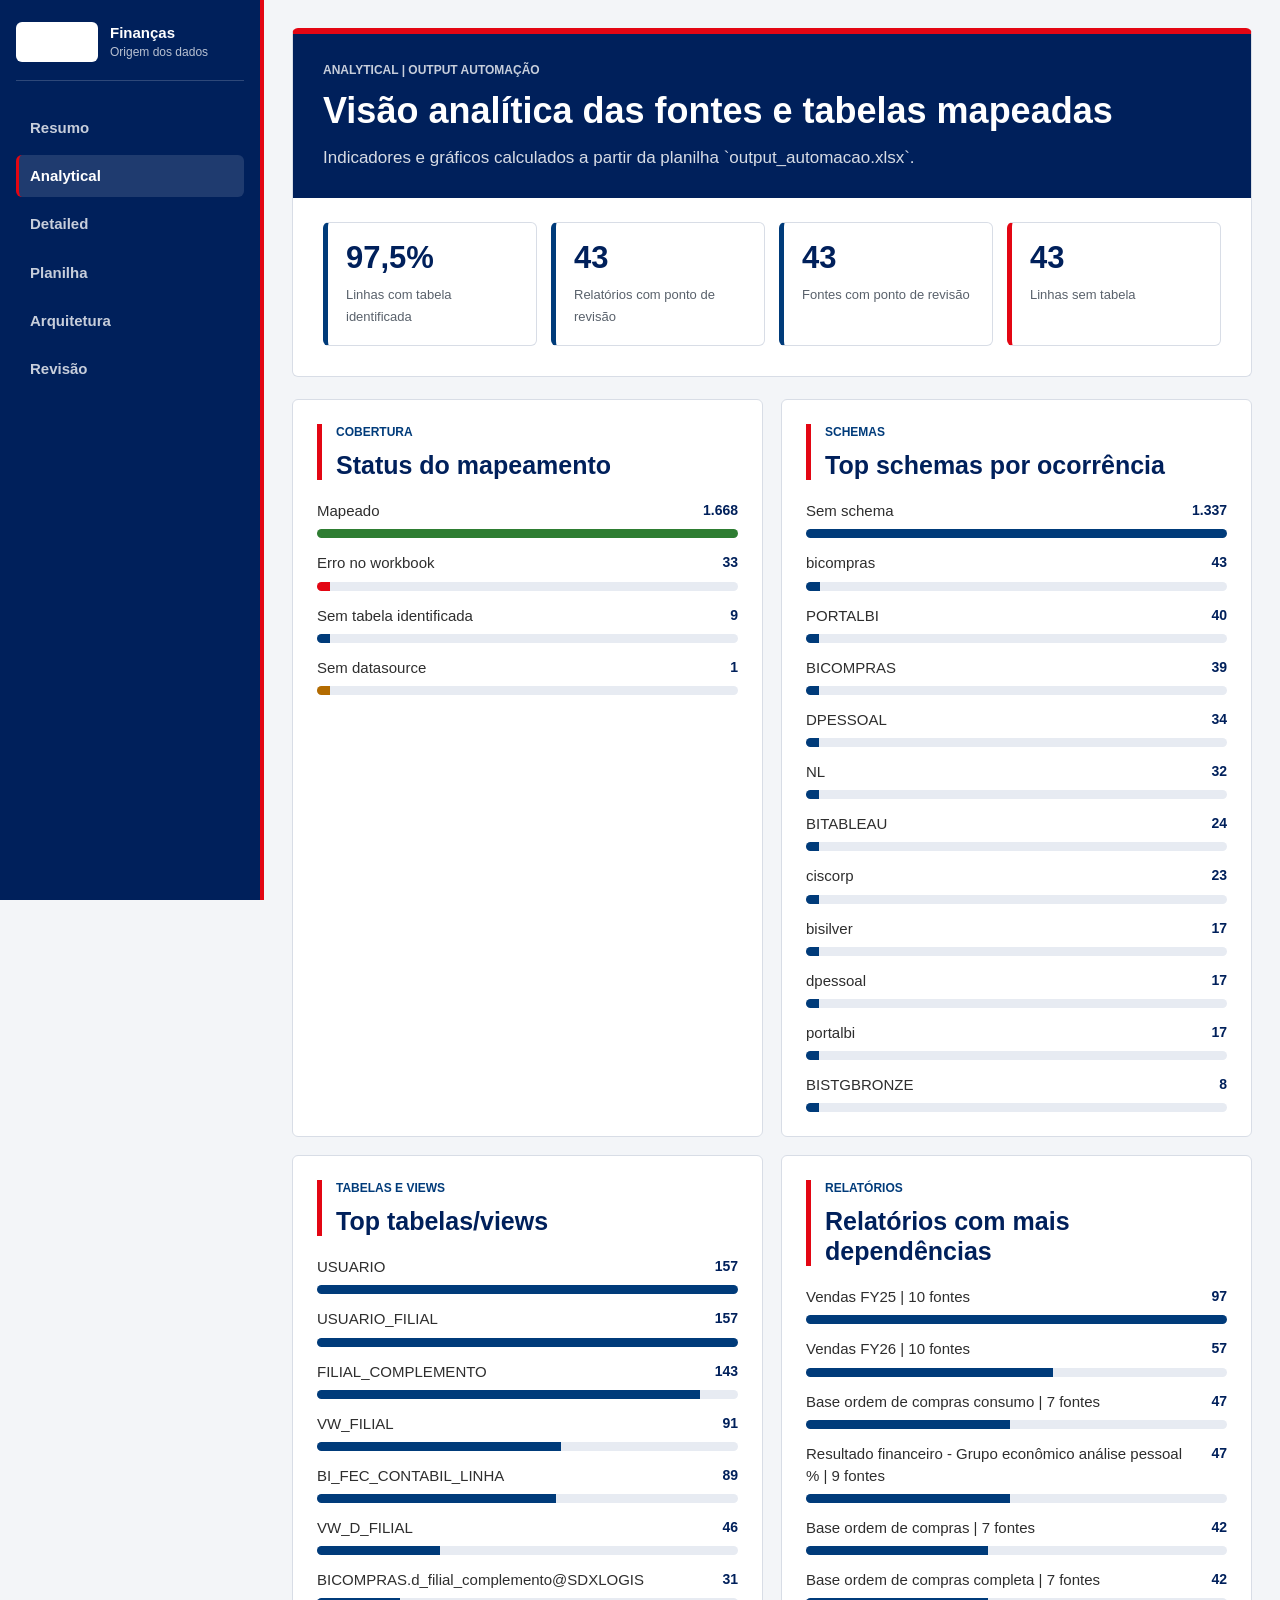
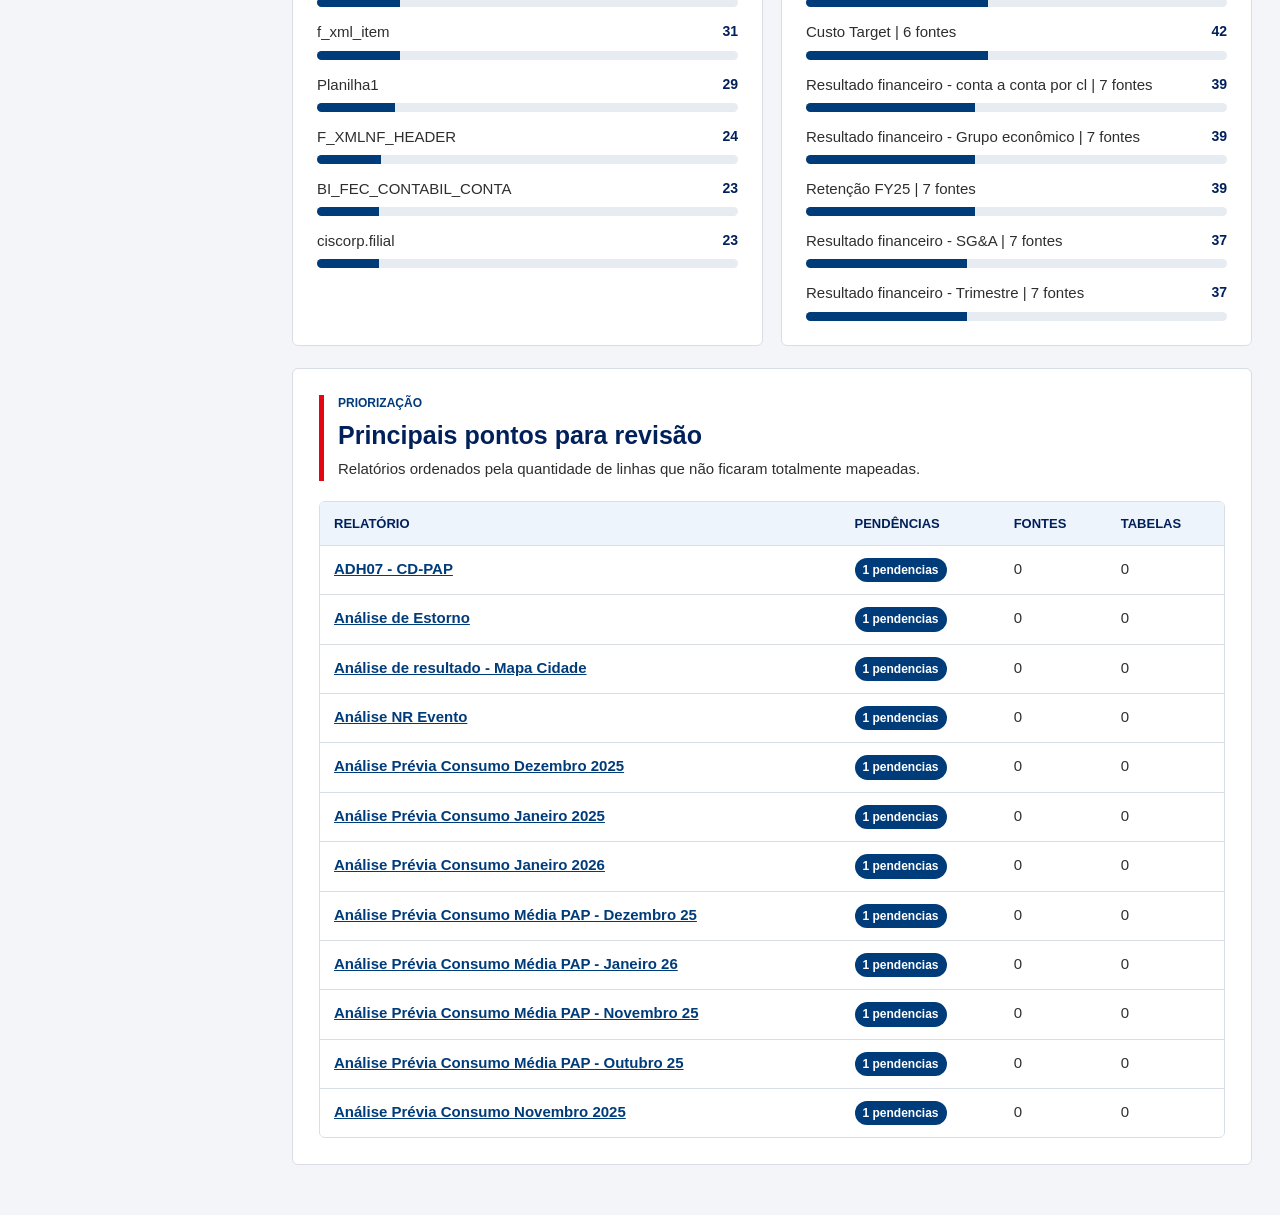
==== analytical.html @ c569ddcf "Adiciona abas analytical e detailed" ====
<!doctype html>
<html lang="pt-BR">
<head>
  <meta charset="utf-8">
  <meta name="viewport" content="width=device-width, initial-scale=1">
  <title>Analytical | Mapeamento de Dashboards de Finanças</title>
  <link rel="stylesheet" href="./styles.css?v=20260415-pages">
</head>
<body data-page="analytical">
  <aside class="sidebar" aria-label="Menu principal">
    <div class="brand">
      <span class="brand-mark">sodexo</span>
      <div>
        <strong>Finanças</strong>
        <span>Origem dos dados</span>
      </div>
    </div>

    <nav>
      <a class="nav-item" href="./index.html">Resumo</a>
      <a class="nav-item active" href="./analytical.html">Analytical</a>
      <a class="nav-item" href="./detailed.html">Detailed</a>
      <a class="nav-item" href="./index.html#planilha">Planilha</a>
      <a class="nav-item" href="./index.html#arquitetura">Arquitetura</a>
      <a class="nav-item" href="./index.html#revisao">Revisão</a>
    </nav>
  </aside>

  <main class="content">
    <section class="intro compact" id="analytical">
      <p class="eyebrow">Analytical | Output Automação</p>
      <h1>Visão analítica das fontes e tabelas mapeadas</h1>
      <p class="lead">
        Indicadores e gráficos calculados a partir da planilha `output_automacao.xlsx`.
      </p>

      <div class="metrics analytics-metrics" aria-label="Indicadores analíticos">
        <article class="metric">
          <strong data-analytics="coberturaTabelaPct">--</strong>
          <span>Linhas com tabela identificada</span>
        </article>
        <article class="metric">
          <strong data-analytics="relatoriosComPendencia">--</strong>
          <span>Relatórios com ponto de revisão</span>
        </article>
        <article class="metric">
          <strong data-analytics="fontesComPendencia">--</strong>
          <span>Fontes com ponto de revisão</span>
        </article>
        <article class="metric">
          <strong data-analytics="linhasSemTabela">--</strong>
          <span>Linhas sem tabela</span>
        </article>
      </div>
    </section>

    <section class="chart-layout">
      <article class="chart-card">
        <div class="section-heading">
          <p class="eyebrow">Cobertura</p>
          <h2>Status do mapeamento</h2>
        </div>
        <div id="statusBars" class="bar-list"></div>
      </article>

      <article class="chart-card">
        <div class="section-heading">
          <p class="eyebrow">Schemas</p>
          <h2>Top schemas por ocorrência</h2>
        </div>
        <div id="schemaBars" class="bar-list"></div>
      </article>

      <article class="chart-card">
        <div class="section-heading">
          <p class="eyebrow">Tabelas e views</p>
          <h2>Top tabelas/views</h2>
        </div>
        <div id="tableBars" class="bar-list"></div>
      </article>

      <article class="chart-card">
        <div class="section-heading">
          <p class="eyebrow">Relatórios</p>
          <h2>Relatórios com mais dependências</h2>
        </div>
        <div id="reportBars" class="bar-list"></div>
      </article>
    </section>

    <section class="section-block">
      <div class="section-heading">
        <p class="eyebrow">Priorização</p>
        <h2>Principais pontos para revisão</h2>
        <p>Relatórios ordenados pela quantidade de linhas que não ficaram totalmente mapeadas.</p>
      </div>
      <div class="table-shell">
        <table class="data-table compact-table">
          <thead>
            <tr>
              <th>Relatório</th>
              <th>Pendências</th>
              <th>Fontes</th>
              <th>Tabelas</th>
            </tr>
          </thead>
          <tbody id="issueTable"></tbody>
        </table>
      </div>
    </section>
  </main>

  <script src="./app.js?v=20260415-pages"></script>
</body>
</html>
---- styles.css ----
:root {
  --sodexo-blue: #00205b;
  --sodexo-blue-2: #003b7a;
  --sodexo-red: #e30613;
  --ink: #2e2e2e;
  --muted: #59616b;
  --line: #d8dde6;
  --panel: #ffffff;
  --page: #f3f5f8;
  --soft-blue: #eef4fb;
  --soft-red: #fff1f2;
  --radius: 6px;
}

* {
  box-sizing: border-box;
}

html {
  scroll-behavior: smooth;
}

body {
  background: var(--page);
  color: var(--ink);
  font-family: Arial, Helvetica, sans-serif;
  font-size: 15px;
  letter-spacing: 0;
  line-height: 1.48;
  margin: 0;
}

a {
  color: inherit;
}

.sidebar {
  background: var(--sodexo-blue);
  border-right: 4px solid var(--sodexo-red);
  bottom: 0;
  color: #ffffff;
  display: flex;
  flex-direction: column;
  gap: 26px;
  left: 0;
  padding: 22px 16px;
  position: fixed;
  top: 0;
  width: 264px;
  z-index: 10;
}

.brand {
  align-items: center;
  border-bottom: 1px solid rgba(255, 255, 255, 0.18);
  display: flex;
  gap: 12px;
  padding-bottom: 18px;
}

.brand-mark {
  align-items: center;
  background: #ffffff;
  border-radius: var(--radius);
  color: var(--sodexo-blue);
  display: inline-flex;
  font-size: 13px;
  font-weight: 700;
  height: 40px;
  justify-content: center;
  text-transform: lowercase;
  width: 82px;
}

.brand strong,
.brand span {
  display: block;
}

.brand strong {
  font-size: 15px;
}

.brand span {
  color: rgba(255, 255, 255, 0.72);
  font-size: 12px;
}

nav {
  display: grid;
  gap: 6px;
}

.nav-item,
.logout {
  border-left: 3px solid transparent;
  border-radius: var(--radius);
  color: rgba(255, 255, 255, 0.78);
  font-weight: 700;
  padding: 10px 11px;
  text-decoration: none;
}

.nav-item:hover,
.nav-item.active {
  background: rgba(255, 255, 255, 0.12);
  border-left-color: var(--sodexo-red);
  color: #ffffff;
}

.logout {
  margin-top: auto;
}

.content {
  margin-left: 264px;
  padding: 28px;
}

.intro,
.section-block {
  background: var(--panel);
  border: 1px solid var(--line);
  border-radius: var(--radius);
  margin: 0 0 22px;
}

.intro {
  border-top: 6px solid var(--sodexo-red);
  min-height: 360px;
  overflow: hidden;
  padding: 0;
}

.intro > .eyebrow,
.intro > h1,
.intro > .lead {
  background: var(--sodexo-blue);
  color: #ffffff;
  margin: 0;
  padding-left: 30px;
  padding-right: 30px;
}

.intro > .eyebrow {
  color: rgba(255, 255, 255, 0.78);
  padding-top: 28px;
}

.intro > h1 {
  font-size: 36px;
  line-height: 1.14;
  max-width: none;
  padding-bottom: 14px;
  padding-top: 10px;
}

.intro > .lead {
  color: rgba(255, 255, 255, 0.84);
  font-size: 17px;
  max-width: none;
  padding-bottom: 28px;
}

.section-block {
  padding: 26px;
}

.eyebrow {
  color: var(--sodexo-blue-2);
  font-size: 12px;
  font-weight: 700;
  letter-spacing: 0;
  margin: 0 0 8px;
  text-transform: uppercase;
}

h1,
h2,
h3,
p {
  margin-top: 0;
}

h1 {
  font-size: 36px;
  line-height: 1.12;
  margin-bottom: 16px;
  max-width: 920px;
}

h2 {
  color: var(--sodexo-blue);
  font-size: 25px;
  line-height: 1.2;
  margin-bottom: 8px;
}

h3 {
  color: var(--ink);
  font-size: 18px;
  margin-bottom: 8px;
}

.lead {
  color: var(--muted);
  font-size: 17px;
  max-width: 860px;
}

.metrics {
  display: grid;
  gap: 14px;
  grid-template-columns: repeat(4, minmax(0, 1fr));
  padding: 24px 30px 30px;
}

.metric {
  background: #ffffff;
  border: 1px solid var(--line);
  border-left: 5px solid var(--sodexo-blue-2);
  border-radius: var(--radius);
  min-height: 112px;
  padding: 18px;
}

.metric:nth-child(4) {
  border-left-color: var(--sodexo-red);
}

.metric strong {
  color: var(--sodexo-blue);
  display: block;
  font-size: 31px;
  line-height: 1.1;
  margin-bottom: 8px;
}

.metric span,
.file-meta,
figcaption {
  color: var(--muted);
  font-size: 13px;
}

.section-heading {
  border-left: 5px solid var(--sodexo-red);
  margin-bottom: 20px;
  max-width: 820px;
  padding-left: 14px;
}

.download-grid {
  display: grid;
  gap: 18px;
  grid-template-columns: repeat(2, minmax(0, 1fr));
}

.download-card {
  background: #ffffff;
  border: 1px solid var(--line);
  border-radius: var(--radius);
  display: flex;
  flex-direction: column;
  justify-content: space-between;
  min-height: 232px;
  padding: 21px;
}

.download-card:first-child {
  background: var(--soft-blue);
}

.download-card:nth-child(2) {
  background: var(--soft-red);
}

.file-type {
  background: var(--sodexo-blue);
  border-radius: 3px;
  color: #ffffff;
  display: inline-block;
  font-size: 12px;
  font-weight: 700;
  margin-bottom: 14px;
  padding: 4px 8px;
}

.download-card:nth-child(2) .file-type {
  background: var(--sodexo-red);
}

.download-card p {
  color: var(--muted);
}

.button {
  align-items: center;
  background: var(--sodexo-blue);
  border: 1px solid var(--sodexo-blue);
  border-radius: var(--radius);
  color: #ffffff;
  display: inline-flex;
  font-weight: 700;
  justify-content: center;
  margin-top: 22px;
  min-height: 42px;
  padding: 10px 14px;
  text-decoration: none;
  width: fit-content;
}

.button:hover {
  background: var(--sodexo-blue-2);
}

.button.secondary {
  background: #ffffff;
  border-color: var(--sodexo-red);
  color: var(--sodexo-red);
}

.button.secondary:hover {
  background: var(--sodexo-red);
  color: #ffffff;
}

.architecture {
  margin: 0;
}

.architecture img {
  background: #ffffff;
  border: 1px solid var(--line);
  border-radius: var(--radius);
  display: block;
  height: auto;
  max-width: 100%;
  padding: 12px;
}

.architecture figcaption {
  margin-top: 10px;
}

.review-list {
  display: grid;
  gap: 14px;
  grid-template-columns: repeat(3, minmax(0, 1fr));
}

.review-list article {
  background: #ffffff;
  border: 1px solid var(--line);
  border-radius: var(--radius);
  padding: 18px;
}

.review-list strong {
  color: var(--sodexo-red);
  display: block;
  font-size: 30px;
  line-height: 1.1;
  margin-bottom: 8px;
}

.review-list span {
  color: var(--muted);
}

.intro.compact {
  min-height: 0;
}

.chart-layout {
  display: grid;
  gap: 18px;
  grid-template-columns: repeat(2, minmax(0, 1fr));
  margin-bottom: 22px;
}

.chart-card {
  background: var(--panel);
  border: 1px solid var(--line);
  border-radius: var(--radius);
  min-width: 0;
  padding: 24px;
}

.bar-list {
  display: grid;
  gap: 14px;
}

.bar-row {
  display: grid;
  gap: 7px;
  min-width: 0;
}

.bar-meta {
  align-items: start;
  display: flex;
  gap: 12px;
  justify-content: space-between;
  min-width: 0;
}

.bar-label {
  color: var(--ink);
  min-width: 0;
  overflow-wrap: anywhere;
}

.bar-value {
  color: var(--sodexo-blue);
  flex: 0 0 auto;
  font-size: 14px;
}

.bar-track {
  background: #e7ebf2;
  border-radius: 999px;
  height: 9px;
  overflow: hidden;
}

.bar-fill {
  background: var(--sodexo-blue-2);
  display: block;
  height: 100%;
}

.bar-fill.is-ok,
.status-pill.is-ok {
  background: #2e7d32;
}

.bar-fill.is-warning,
.status-pill.is-warning {
  background: #b36b00;
}

.bar-fill.is-error,
.status-pill.is-error {
  background: var(--sodexo-red);
}

.bar-fill.is-review,
.status-pill.is-review {
  background: var(--sodexo-blue-2);
}

.empty-state,
.empty-cell,
.muted-note {
  color: var(--muted);
}

.filters {
  display: grid;
  gap: 14px;
  grid-template-columns: 1.35fr repeat(3, minmax(0, 1fr));
  margin-top: 18px;
}

.filters label {
  color: var(--sodexo-blue);
  display: grid;
  font-size: 13px;
  font-weight: 700;
  gap: 7px;
}

.filters input,
.filters select {
  background: #ffffff;
  border: 1px solid var(--line);
  border-radius: var(--radius);
  color: var(--ink);
  font: inherit;
  min-height: 42px;
  min-width: 0;
  padding: 9px 11px;
  width: 100%;
}

.filters input:focus,
.filters select:focus {
  border-color: var(--sodexo-blue-2);
  outline: 2px solid rgba(0, 59, 122, 0.16);
}

.detail-actions {
  align-items: center;
  display: flex;
  gap: 14px;
  justify-content: space-between;
  margin: 22px 0 14px;
}

.detail-actions span,
.pagination span {
  color: var(--muted);
  font-weight: 700;
}

.table-shell {
  border: 1px solid var(--line);
  border-radius: var(--radius);
  overflow-x: auto;
  width: 100%;
}

.data-table {
  background: #ffffff;
  border-collapse: collapse;
  min-width: 980px;
  width: 100%;
}

.compact-table {
  min-width: 720px;
}

.data-table th,
.data-table td {
  border-bottom: 1px solid var(--line);
  padding: 12px 14px;
  text-align: left;
  vertical-align: top;
}

.data-table th {
  background: var(--soft-blue);
  color: var(--sodexo-blue);
  font-size: 13px;
  text-transform: uppercase;
}

.data-table td {
  color: var(--ink);
  overflow-wrap: anywhere;
}

.data-table tr:last-child td {
  border-bottom: 0;
}

.data-table a {
  color: var(--sodexo-blue-2);
  font-weight: 700;
}

.wide-cell {
  min-width: 220px;
}

.status-pill {
  border-radius: 999px;
  color: #ffffff;
  display: inline-flex;
  font-size: 12px;
  font-weight: 700;
  line-height: 1.2;
  padding: 5px 8px;
  white-space: nowrap;
}

.pagination {
  align-items: center;
  display: flex;
  gap: 12px;
  justify-content: flex-end;
  margin-top: 16px;
}

.button.small {
  font-size: 13px;
  margin-top: 0;
  min-height: 34px;
  padding: 7px 11px;
}

.button:disabled,
.button[disabled] {
  cursor: not-allowed;
  opacity: 0.48;
}

code {
  background: var(--soft-blue);
  border: 1px solid var(--line);
  border-radius: 4px;
  color: var(--sodexo-blue);
  padding: 1px 4px;
}

@media (max-width: 920px) {
  .sidebar {
    border-bottom: 4px solid var(--sodexo-red);
    border-right: 0;
    bottom: auto;
    position: sticky;
    width: 100%;
  }

  nav {
    grid-template-columns: repeat(4, minmax(0, 1fr));
  }

  .logout {
    display: none;
  }

  .content {
    margin-left: 0;
    padding: 18px;
  }

  .intro > h1 {
    font-size: 29px;
  }

  .metrics,
  .download-grid,
  .review-list,
  .chart-layout,
  .filters {
    grid-template-columns: 1fr;
  }

  .detail-actions,
  .pagination {
    align-items: stretch;
    flex-direction: column;
  }
}

@media (max-width: 560px) {
  .sidebar {
    padding: 16px;
  }

  nav {
    grid-template-columns: 1fr 1fr;
  }

  .intro > .eyebrow,
  .intro > h1,
  .intro > .lead {
    padding-left: 20px;
    padding-right: 20px;
  }

  .metrics {
    padding: 20px;
  }

  .section-block {
    padding: 20px;
  }
}
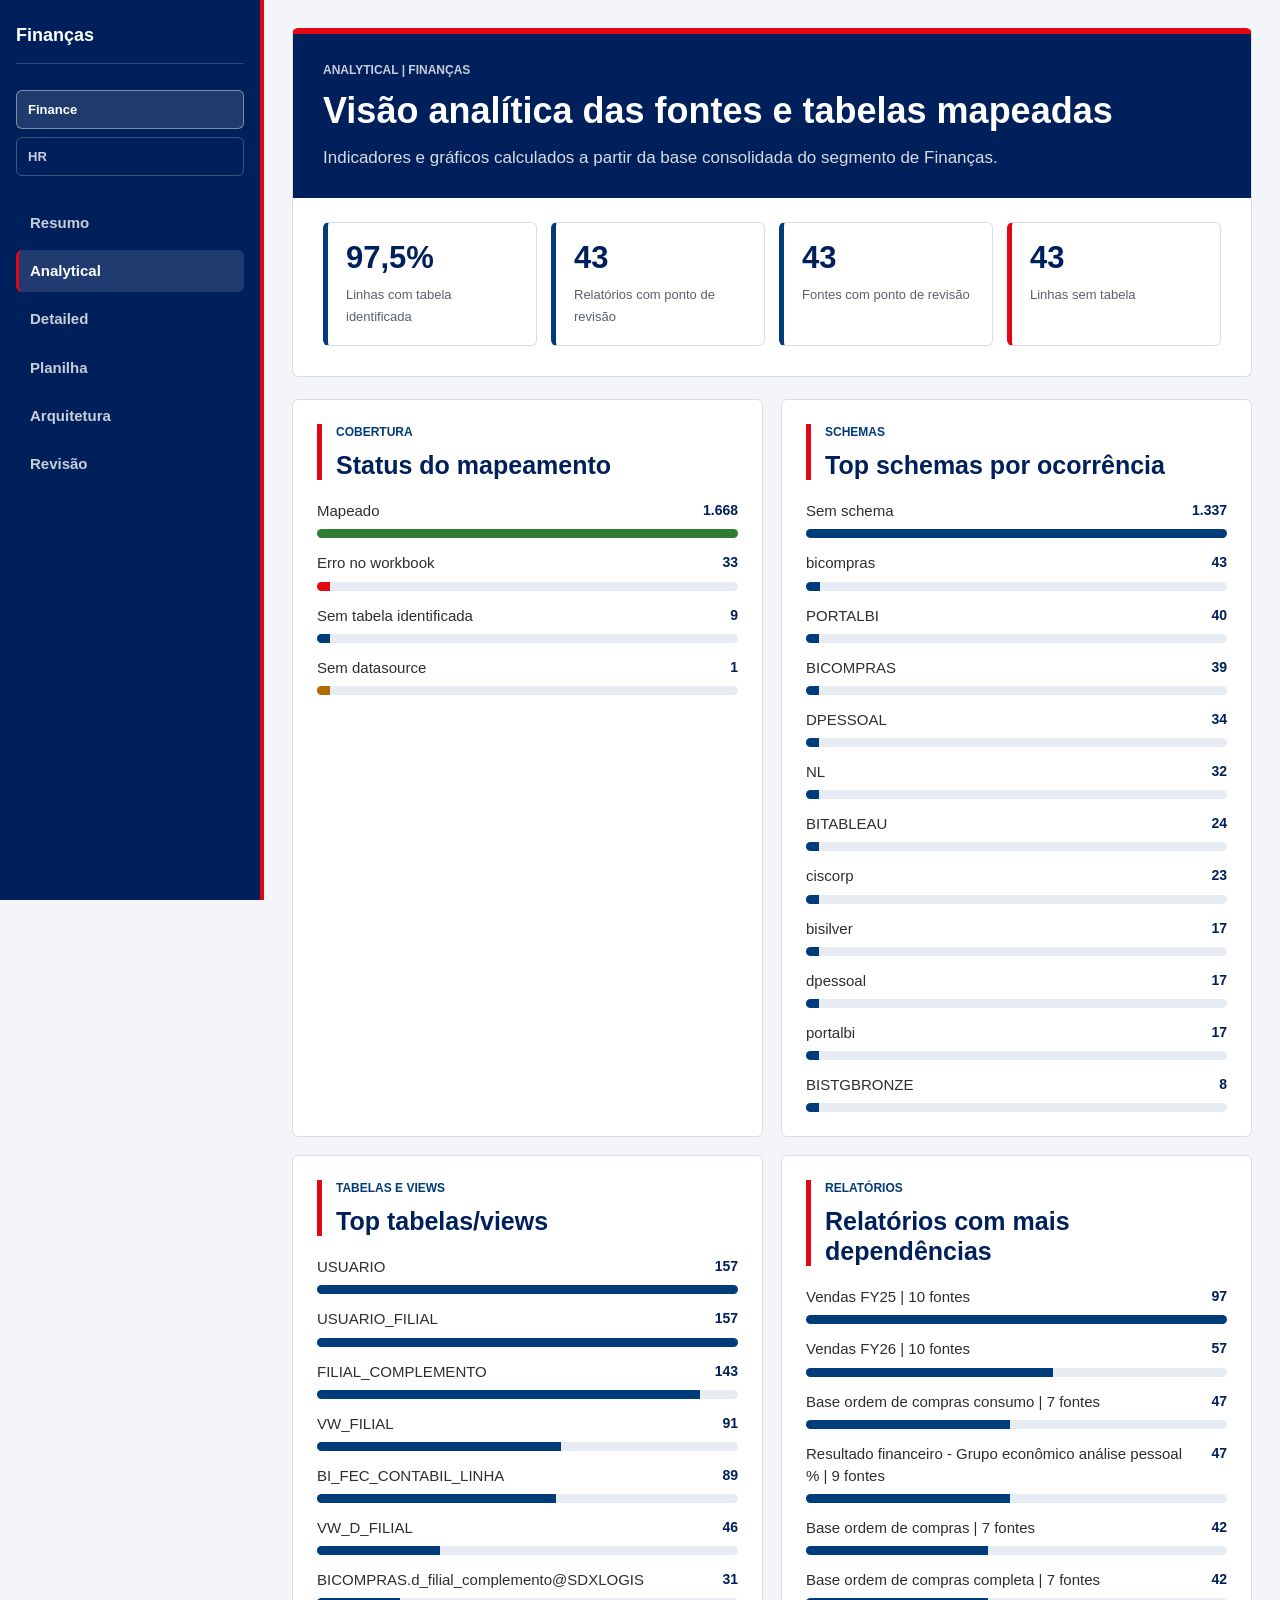
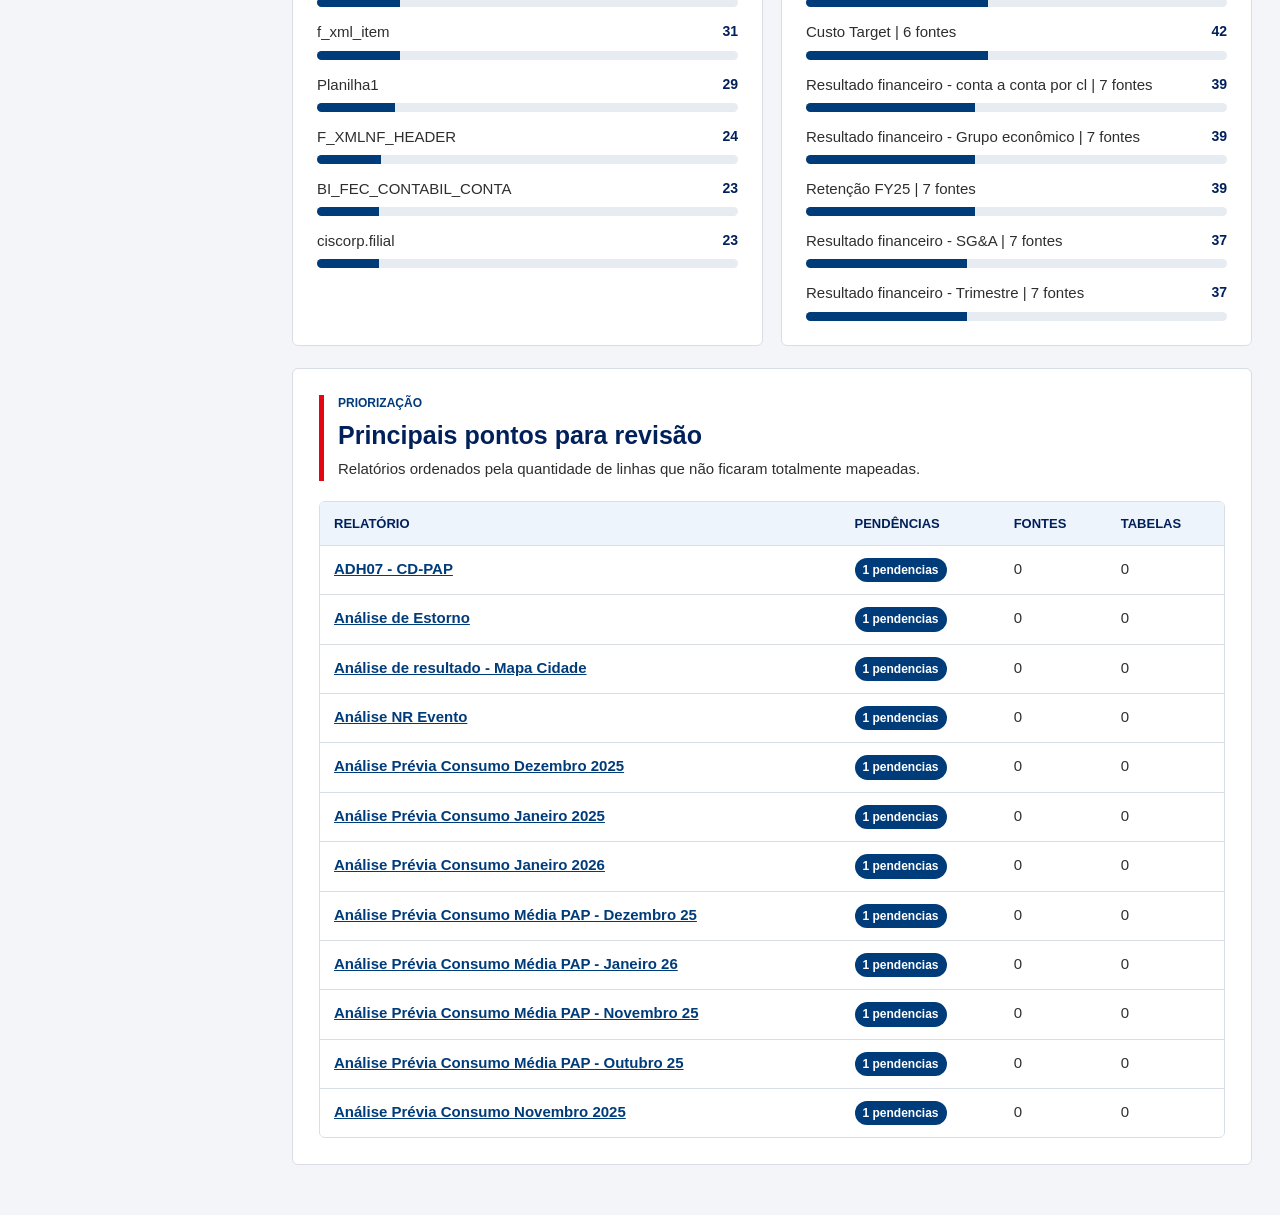
==== commit 19c06009: "Adiciona segmento HR ao app publicado" ====
--- a/analytical.html
+++ b/analytical.html
@@ -3,17 +3,20 @@
 <head>
   <meta charset="utf-8">
   <meta name="viewport" content="width=device-width, initial-scale=1">
-  <title>Analytical | Mapeamento de Dashboards de Finanças</title>
-  <link rel="stylesheet" href="./styles.css?v=20260415-pages">
+  <title>Analytical | Mapeamento de Dashboards Tableau</title>
+  <link rel="stylesheet" href="./styles.css?v=20260424-segments">
 </head>
 <body data-page="analytical">
   <aside class="sidebar" aria-label="Menu principal">
     <div class="brand">
-      <span class="brand-mark">sodexo</span>
       <div>
-        <strong>Finanças</strong>
-        <span>Origem dos dados</span>
+        <strong id="brandName">Finance</strong>
       </div>
+    </div>
+
+    <div class="segment-switch" aria-label="Escolher segmento">
+      <a class="segment-chip" data-segment-link="finance" href="./analytical.html?segment=finance">Finance</a>
+      <a class="segment-chip" data-segment-link="hr" href="./analytical.html?segment=hr">HR</a>
     </div>
 
     <nav>
@@ -28,10 +31,10 @@
 
   <main class="content">
     <section class="intro compact" id="analytical">
-      <p class="eyebrow">Analytical | Output Automação</p>
-      <h1>Visão analítica das fontes e tabelas mapeadas</h1>
-      <p class="lead">
-        Indicadores e gráficos calculados a partir da planilha `output_automacao.xlsx`.
+      <p class="eyebrow" id="analyticalEyebrow">Analytical | Output Automação</p>
+      <h1 id="analyticalTitle">Visão analítica das fontes e tabelas mapeadas</h1>
+      <p class="lead" id="analyticalLead">
+        Indicadores e gráficos calculados a partir da planilha consolidada do segmento selecionado.
       </p>
 
       <div class="metrics analytics-metrics" aria-label="Indicadores analíticos">
@@ -110,6 +113,6 @@
     </section>
   </main>
 
-  <script src="./app.js?v=20260415-pages"></script>
+  <script src="./app.js?v=20260424-segments"></script>
 </body>
 </html>
--- a/styles.css
+++ b/styles.css
@@ -51,25 +51,9 @@
 }
 
 .brand {
-  align-items: center;
   border-bottom: 1px solid rgba(255, 255, 255, 0.18);
-  display: flex;
-  gap: 12px;
-  padding-bottom: 18px;
-}
-
-.brand-mark {
-  align-items: center;
-  background: #ffffff;
-  border-radius: var(--radius);
-  color: var(--sodexo-blue);
-  display: inline-flex;
-  font-size: 13px;
-  font-weight: 700;
-  height: 40px;
-  justify-content: center;
-  text-transform: lowercase;
-  width: 82px;
+  display: block;
+  padding-bottom: 14px;
 }
 
 .brand strong,
@@ -78,12 +62,40 @@
 }
 
 .brand strong {
-  font-size: 15px;
+  font-size: 18px;
 }
 
 .brand span {
   color: rgba(255, 255, 255, 0.72);
   font-size: 12px;
+}
+
+.segment-switch {
+  display: grid;
+  gap: 8px;
+}
+
+.segment-chip {
+  border: 1px solid rgba(255, 255, 255, 0.24);
+  border-radius: var(--radius);
+  color: rgba(255, 255, 255, 0.78);
+  font-size: 13px;
+  font-weight: 700;
+  padding: 9px 11px;
+  text-decoration: none;
+}
+
+.segment-chip:hover,
+.segment-chip.active {
+  background: rgba(255, 255, 255, 0.12);
+  border-color: rgba(255, 255, 255, 0.42);
+  color: #ffffff;
+}
+
+.segment-chip.is-disabled,
+.button.is-disabled {
+  cursor: not-allowed;
+  opacity: 0.48;
 }
 
 nav {
@@ -596,6 +608,680 @@
   padding: 1px 4px;
 }
 
+.similarity-section {
+  overflow: hidden;
+}
+
+.similarity-bands {
+  display: grid;
+  gap: 12px;
+  grid-template-columns: repeat(5, minmax(0, 1fr));
+  margin-bottom: 18px;
+}
+
+.similarity-band {
+  border: 1px solid transparent;
+  border-radius: var(--radius);
+  color: #ffffff;
+  cursor: pointer;
+  display: grid;
+  gap: 6px;
+  min-height: 138px;
+  padding: 15px;
+  text-align: left;
+}
+
+.similarity-band strong {
+  display: block;
+  font-size: 24px;
+  line-height: 1.1;
+}
+
+.similarity-band span,
+.similarity-band small {
+  display: block;
+}
+
+.similarity-band small {
+  color: rgba(255, 255, 255, 0.86);
+  font-size: 12px;
+  line-height: 1.35;
+}
+
+.similarity-band[aria-expanded="true"] {
+  box-shadow: 0 0 0 3px rgba(0, 32, 91, 0.18);
+  outline: 2px solid #ffffff;
+}
+
+.tone-red {
+  background: #c5161d;
+}
+
+.tone-orange {
+  background: #c75f00;
+}
+
+.tone-yellow {
+  background: #b78700;
+}
+
+.tone-lime {
+  background: #6f8f00;
+}
+
+.tone-green {
+  background: #1f7a3a;
+}
+
+.similarity-panel {
+  border-top: 1px solid var(--line);
+  padding-top: 18px;
+}
+
+.similarity-hint,
+.similarity-panel-heading p {
+  color: var(--muted);
+  margin-bottom: 0;
+}
+
+.similarity-panel-heading {
+  align-items: end;
+  display: flex;
+  gap: 18px;
+  justify-content: space-between;
+  margin-bottom: 14px;
+}
+
+.similarity-panel-heading h3 {
+  color: var(--sodexo-blue);
+  margin-bottom: 0;
+}
+
+.similarity-pair-list {
+  display: grid;
+  gap: 10px;
+  max-height: 680px;
+  overflow: auto;
+  padding-right: 4px;
+}
+
+.similarity-pair {
+  background: #ffffff;
+  border: 1px solid var(--line);
+  border-radius: var(--radius);
+  overflow: hidden;
+}
+
+.similarity-pair-toggle {
+  align-items: center;
+  background: #ffffff;
+  border: 0;
+  color: var(--ink);
+  cursor: pointer;
+  display: flex;
+  gap: 16px;
+  justify-content: space-between;
+  padding: 14px 16px;
+  text-align: left;
+  width: 100%;
+}
+
+.similarity-pair-toggle:hover,
+.similarity-pair-toggle[aria-expanded="true"] {
+  background: var(--soft-blue);
+}
+
+.similarity-reports {
+  font-weight: 700;
+  min-width: 0;
+  overflow-wrap: anywhere;
+}
+
+.similarity-stats {
+  background: var(--sodexo-blue);
+  border-radius: 999px;
+  color: #ffffff;
+  flex: 0 0 auto;
+  font-size: 12px;
+  font-weight: 700;
+  padding: 5px 8px;
+  white-space: nowrap;
+}
+
+.similarity-details {
+  border-top: 1px solid var(--line);
+  display: grid;
+  gap: 14px;
+  grid-template-columns: repeat(3, minmax(0, 1fr));
+  padding: 16px;
+}
+
+.similarity-table-group {
+  background: #ffffff;
+  border: 1px solid var(--line);
+  border-radius: var(--radius);
+  min-width: 0;
+  padding: 13px;
+}
+
+.similarity-table-group.is-common {
+  background: #eef7f0;
+  border-color: rgba(31, 122, 58, 0.32);
+}
+
+.similarity-table-group h4 {
+  color: var(--sodexo-blue);
+  font-size: 14px;
+  margin: 0 0 10px;
+}
+
+.similarity-table-group ul {
+  display: grid;
+  gap: 7px;
+  list-style: none;
+  margin: 0;
+  max-height: 240px;
+  overflow: auto;
+  padding: 0;
+}
+
+.similarity-table-group li {
+  border-bottom: 1px solid var(--line);
+  color: var(--ink);
+  overflow-wrap: anywhere;
+  padding-bottom: 7px;
+}
+
+.similarity-table-group li:last-child {
+  border-bottom: 0;
+  padding-bottom: 0;
+}
+
+.similarity-bands {
+  gap: 10px;
+}
+
+.similarity-band {
+  align-content: start;
+  min-height: 112px;
+  padding: 13px;
+}
+
+.similarity-band strong {
+  font-size: 22px;
+}
+
+.similarity-panel {
+  background: #f8fafc;
+  border: 1px solid var(--line);
+  border-radius: var(--radius);
+  padding: 0;
+}
+
+.similarity-workspace {
+  display: grid;
+  grid-template-columns: minmax(310px, 380px) minmax(0, 1fr);
+  min-height: 580px;
+}
+
+.similarity-results {
+  background: #ffffff;
+  border-right: 1px solid var(--line);
+  min-width: 0;
+  padding: 18px;
+}
+
+.similarity-results-header {
+  border-bottom: 1px solid var(--line);
+  margin-bottom: 12px;
+  padding-bottom: 12px;
+}
+
+.similarity-results-header h3 {
+  color: var(--sodexo-blue);
+  margin-bottom: 6px;
+}
+
+.similarity-results-header p {
+  color: var(--muted);
+  font-size: 13px;
+  margin-bottom: 0;
+}
+
+.similarity-opportunity-list {
+  display: grid;
+  gap: 9px;
+  max-height: 500px;
+  overflow: auto;
+  padding-right: 4px;
+}
+
+.similarity-opportunity {
+  background: #ffffff;
+  border: 1px solid var(--line);
+  border-left: 4px solid transparent;
+  border-radius: var(--radius);
+  color: var(--ink);
+  cursor: pointer;
+  display: grid;
+  gap: 8px;
+  grid-template-columns: auto minmax(0, 1fr);
+  padding: 11px;
+  text-align: left;
+  width: 100%;
+}
+
+.similarity-opportunity:hover,
+.similarity-opportunity[aria-pressed="true"] {
+  background: var(--soft-blue);
+  border-left-color: var(--sodexo-red);
+}
+
+.similarity-opportunity-score {
+  align-items: center;
+  background: var(--sodexo-blue);
+  border-radius: 999px;
+  color: #ffffff;
+  display: inline-flex;
+  font-size: 12px;
+  font-weight: 700;
+  grid-row: span 2;
+  height: 30px;
+  justify-content: center;
+  min-width: 62px;
+  padding: 0 8px;
+}
+
+.similarity-opportunity-reports {
+  display: grid;
+  gap: 2px;
+  min-width: 0;
+}
+
+.similarity-opportunity-reports strong {
+  color: var(--ink);
+  font-size: 14px;
+  overflow-wrap: anywhere;
+}
+
+.similarity-opportunity-reports span,
+.similarity-opportunity-meta {
+  color: var(--muted);
+  font-size: 12px;
+}
+
+.similarity-opportunity-meta {
+  grid-column: 2;
+}
+
+.similarity-insight {
+  min-width: 0;
+  padding: 22px;
+}
+
+.similarity-insight-header {
+  align-items: start;
+  display: grid;
+  gap: 6px;
+  grid-template-columns: minmax(0, 1fr) auto;
+  margin-bottom: 16px;
+}
+
+.similarity-insight-header .eyebrow {
+  grid-column: 1 / -1;
+  margin-bottom: 0;
+}
+
+.similarity-insight-header h3 {
+  color: var(--sodexo-blue);
+  margin-bottom: 0;
+}
+
+.similarity-score {
+  background: #1f7a3a;
+  border-radius: 999px;
+  color: #ffffff;
+  font-weight: 700;
+  padding: 7px 10px;
+  white-space: nowrap;
+}
+
+.similarity-compare {
+  align-items: center;
+  display: grid;
+  gap: 10px;
+  grid-template-columns: minmax(0, 1fr) auto minmax(0, 1fr);
+  margin-bottom: 16px;
+}
+
+.similarity-report-badge {
+  background: #ffffff;
+  border: 1px solid var(--line);
+  border-radius: var(--radius);
+  display: grid;
+  gap: 5px;
+  min-height: 82px;
+  padding: 14px;
+}
+
+.similarity-report-badge strong {
+  color: var(--ink);
+  overflow-wrap: anywhere;
+}
+
+.similarity-report-badge span,
+.similarity-connector {
+  color: var(--muted);
+  font-size: 13px;
+}
+
+.similarity-connector {
+  font-weight: 700;
+  text-transform: uppercase;
+}
+
+.similarity-kpis {
+  display: grid;
+  gap: 10px;
+  grid-template-columns: repeat(3, minmax(0, 1fr));
+  margin-bottom: 16px;
+}
+
+.similarity-mini-kpi {
+  background: #ffffff;
+  border: 1px solid var(--line);
+  border-radius: var(--radius);
+  padding: 13px;
+}
+
+.similarity-mini-kpi strong {
+  color: var(--sodexo-blue);
+  display: block;
+  font-size: 24px;
+  line-height: 1.1;
+}
+
+.similarity-mini-kpi span {
+  color: var(--muted);
+  font-size: 12px;
+}
+
+.similarity-table-cloud,
+.similarity-exclusive-group {
+  background: #ffffff;
+  border: 1px solid var(--line);
+  border-radius: var(--radius);
+  padding: 15px;
+}
+
+.similarity-table-cloud {
+  border-color: rgba(31, 122, 58, 0.28);
+}
+
+.similarity-table-cloud h4,
+.similarity-exclusive-group h4 {
+  color: var(--sodexo-blue);
+  margin: 0 0 12px;
+}
+
+.table-chip-list {
+  display: flex;
+  flex-wrap: wrap;
+  gap: 8px;
+  max-height: 270px;
+  overflow: auto;
+}
+
+.table-chip {
+  background: var(--soft-blue);
+  border: 1px solid #c8d7ec;
+  border-radius: var(--radius);
+  color: var(--ink);
+  display: inline-flex;
+  font-size: 13px;
+  max-width: 100%;
+  overflow-wrap: anywhere;
+  padding: 6px 8px;
+}
+
+.similarity-exclusive {
+  display: grid;
+  gap: 12px;
+  grid-template-columns: repeat(2, minmax(0, 1fr));
+  margin-top: 12px;
+}
+
+.similarity-full-overlap {
+  background: #eef7f0;
+  border: 1px solid rgba(31, 122, 58, 0.28);
+  border-radius: var(--radius);
+  color: #1f5d32;
+  font-weight: 700;
+  grid-column: 1 / -1;
+  margin: 0;
+  padding: 13px;
+}
+
+.similarity-bands {
+  gap: 8px;
+  margin-bottom: 14px;
+}
+
+.similarity-band {
+  align-content: start;
+  min-height: 86px;
+  padding: 11px 12px;
+}
+
+.similarity-band strong {
+  font-size: 20px;
+}
+
+.similarity-band span {
+  font-size: 13px;
+}
+
+.similarity-band small {
+  font-size: 11px;
+}
+
+.similarity-panel {
+  background: #ffffff;
+  border: 1px solid var(--line);
+  border-radius: var(--radius);
+  padding: 0;
+}
+
+.similarity-board {
+  display: grid;
+  gap: 16px;
+  padding: 20px;
+}
+
+.similarity-board-header {
+  align-items: start;
+  display: grid;
+  gap: 6px;
+}
+
+.similarity-board-header h3 {
+  color: var(--sodexo-blue);
+  font-size: 21px;
+  margin: 0;
+}
+
+.similarity-board-header p {
+  color: var(--muted);
+  margin: 0;
+  max-width: 860px;
+}
+
+.similarity-summary-grid {
+  display: grid;
+  gap: 10px;
+  grid-template-columns: repeat(3, minmax(0, 1fr));
+}
+
+.similarity-summary-tile {
+  background: var(--soft-blue);
+  border: 1px solid #c8d7ec;
+  border-radius: var(--radius);
+  padding: 12px;
+}
+
+.similarity-summary-tile strong {
+  color: var(--sodexo-blue);
+  display: block;
+  font-size: 24px;
+  line-height: 1.1;
+}
+
+.similarity-summary-tile span {
+  color: var(--muted);
+  font-size: 12px;
+}
+
+.similarity-accordion {
+  display: grid;
+  gap: 10px;
+  max-height: 760px;
+  overflow: auto;
+  padding-right: 4px;
+}
+
+.similarity-accordion-item {
+  border: 1px solid var(--line);
+  border-radius: var(--radius);
+  overflow: hidden;
+}
+
+.similarity-accordion-trigger {
+  align-items: center;
+  background: #ffffff;
+  border: 0;
+  color: var(--ink);
+  cursor: pointer;
+  display: grid;
+  gap: 14px;
+  grid-template-columns: auto minmax(0, 1fr) auto;
+  padding: 13px 14px;
+  text-align: left;
+  width: 100%;
+}
+
+.similarity-accordion-trigger:hover,
+.similarity-accordion-trigger[aria-expanded="true"] {
+  background: var(--soft-blue);
+}
+
+.similarity-rank {
+  background: var(--sodexo-blue);
+  border-radius: var(--radius);
+  color: #ffffff;
+  font-size: 12px;
+  font-weight: 700;
+  padding: 7px 8px;
+}
+
+.similarity-pair-summary {
+  align-items: start;
+  display: grid;
+  gap: 12px;
+  grid-template-columns: repeat(2, minmax(0, 1fr));
+  min-width: 0;
+}
+
+.similarity-report-summary {
+  display: grid;
+  gap: 3px;
+  min-width: 0;
+}
+
+.similarity-report-summary small,
+.similarity-metric-badge small {
+  color: var(--muted);
+  font-size: 11px;
+  font-weight: 700;
+  text-transform: uppercase;
+}
+
+.similarity-report-summary strong {
+  color: var(--ink);
+  overflow-wrap: anywhere;
+}
+
+.similarity-trigger-metrics {
+  display: flex;
+  gap: 8px;
+  justify-content: flex-end;
+}
+
+.similarity-metric-badge {
+  background: #ffffff;
+  border: 1px solid var(--line);
+  border-radius: var(--radius);
+  display: grid;
+  gap: 2px;
+  min-width: 92px;
+  padding: 7px 9px;
+  text-align: center;
+}
+
+.similarity-metric-badge strong {
+  color: var(--sodexo-blue);
+  font-size: 18px;
+  line-height: 1.1;
+}
+
+.similarity-metric-badge.is-strong {
+  background: #eef7f0;
+  border-color: rgba(31, 122, 58, 0.28);
+}
+
+.similarity-accordion-body {
+  background: #f8fafc;
+  border-top: 1px solid var(--line);
+  display: grid;
+  gap: 12px;
+  padding: 15px;
+}
+
+.similarity-recommendation {
+  background: #ffffff;
+  border-left: 4px solid var(--sodexo-red);
+  border-radius: var(--radius);
+  color: var(--ink);
+  margin: 0;
+  padding: 12px;
+}
+
+.similarity-common-block,
+.similarity-exclusive-group {
+  background: #ffffff;
+  border: 1px solid var(--line);
+  border-radius: var(--radius);
+  padding: 13px;
+}
+
+.similarity-common-block {
+  border-color: rgba(31, 122, 58, 0.28);
+}
+
+.similarity-common-block h4,
+.similarity-exclusive-group h4 {
+  color: var(--sodexo-blue);
+  font-size: 15px;
+  margin: 0 0 10px;
+}
+
+.table-chip-list {
+  max-height: 180px;
+}
+
+.table-chip {
+  font-size: 12px;
+}
+
 @media (max-width: 920px) {
   .sidebar {
     border-bottom: 4px solid var(--sodexo-red);
@@ -626,14 +1312,41 @@
   .download-grid,
   .review-list,
   .chart-layout,
-  .filters {
+  .filters,
+  .similarity-bands,
+  .similarity-details,
+  .similarity-workspace,
+  .similarity-compare,
+  .similarity-kpis,
+  .similarity-exclusive,
+  .similarity-summary-grid,
+  .similarity-pair-summary {
     grid-template-columns: 1fr;
   }
 
   .detail-actions,
-  .pagination {
+  .pagination,
+  .similarity-panel-heading,
+  .similarity-pair-toggle,
+  .similarity-accordion-trigger {
     align-items: stretch;
     flex-direction: column;
+  }
+
+  .similarity-accordion-trigger {
+    grid-template-columns: 1fr;
+  }
+
+  .similarity-trigger-metrics {
+    justify-content: stretch;
+  }
+
+  .similarity-metric-badge {
+    flex: 1;
+  }
+
+  .similarity-stats {
+    width: fit-content;
   }
 }
 
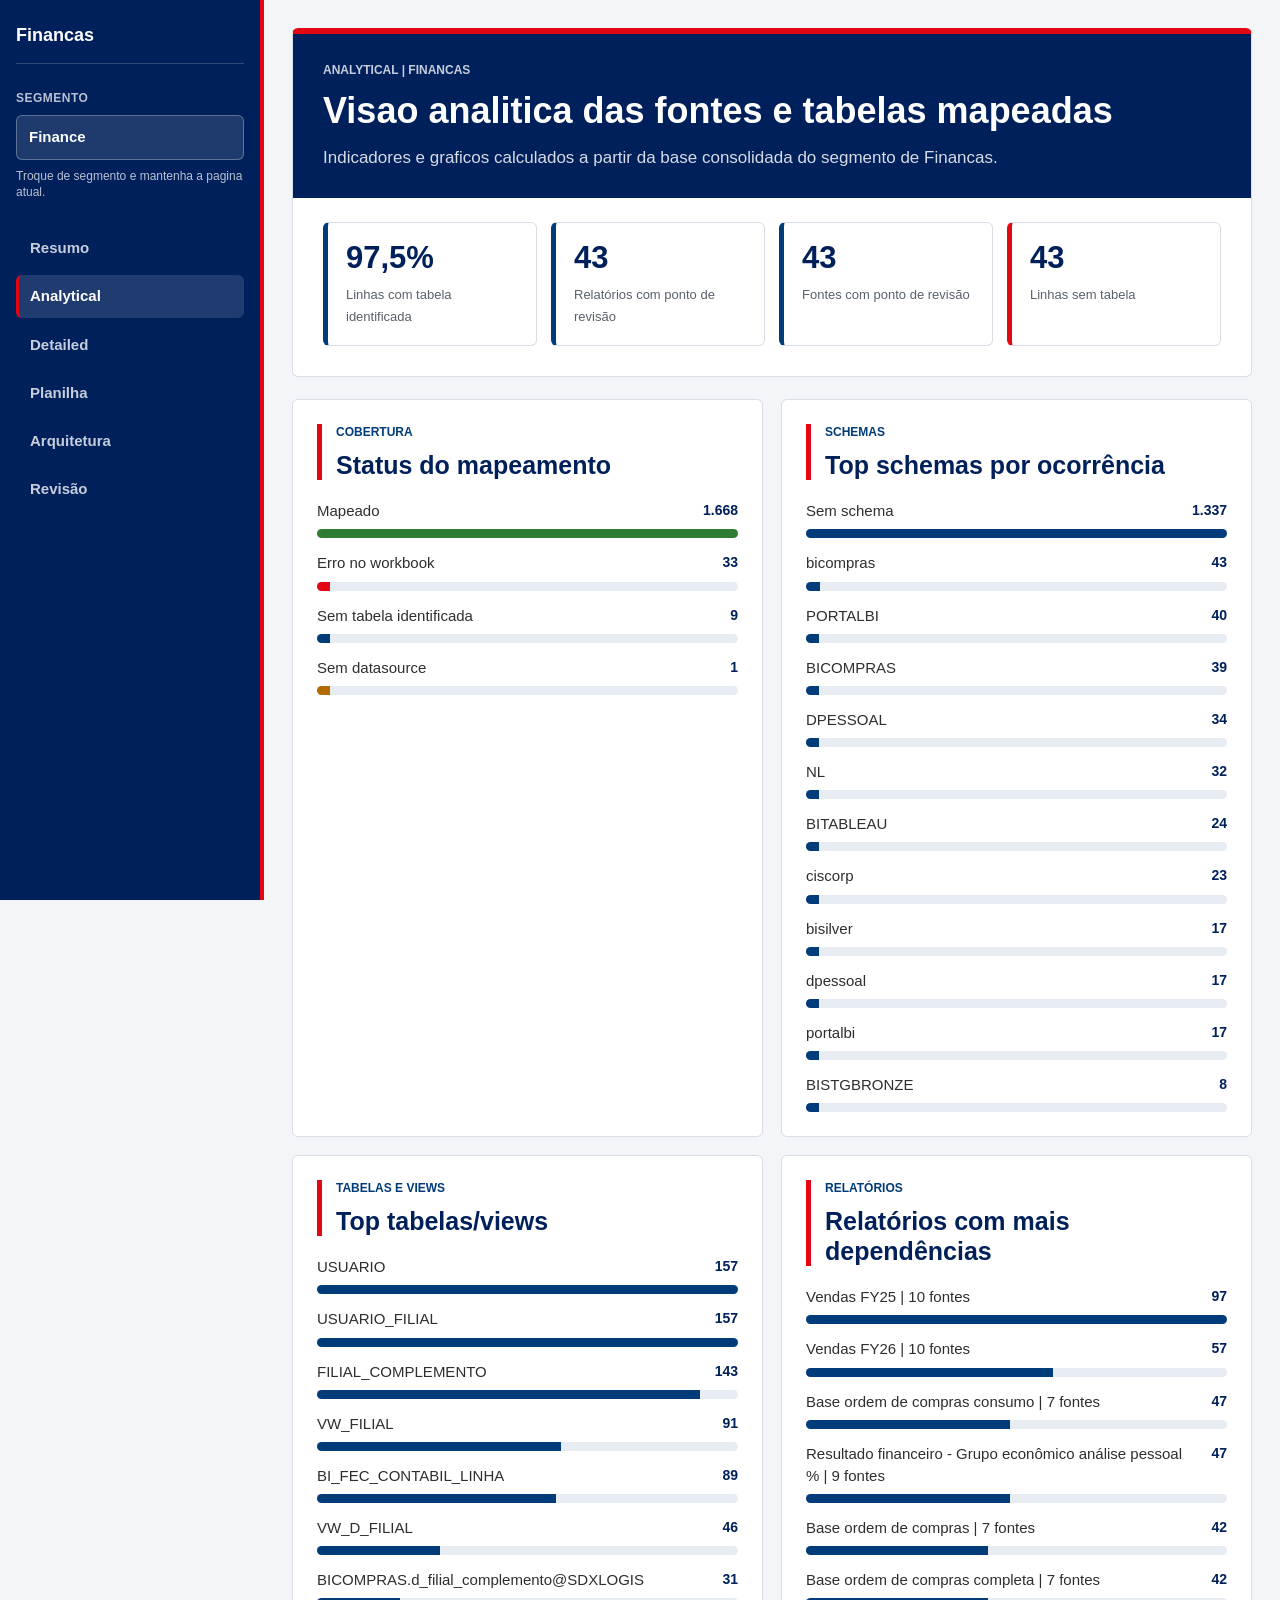
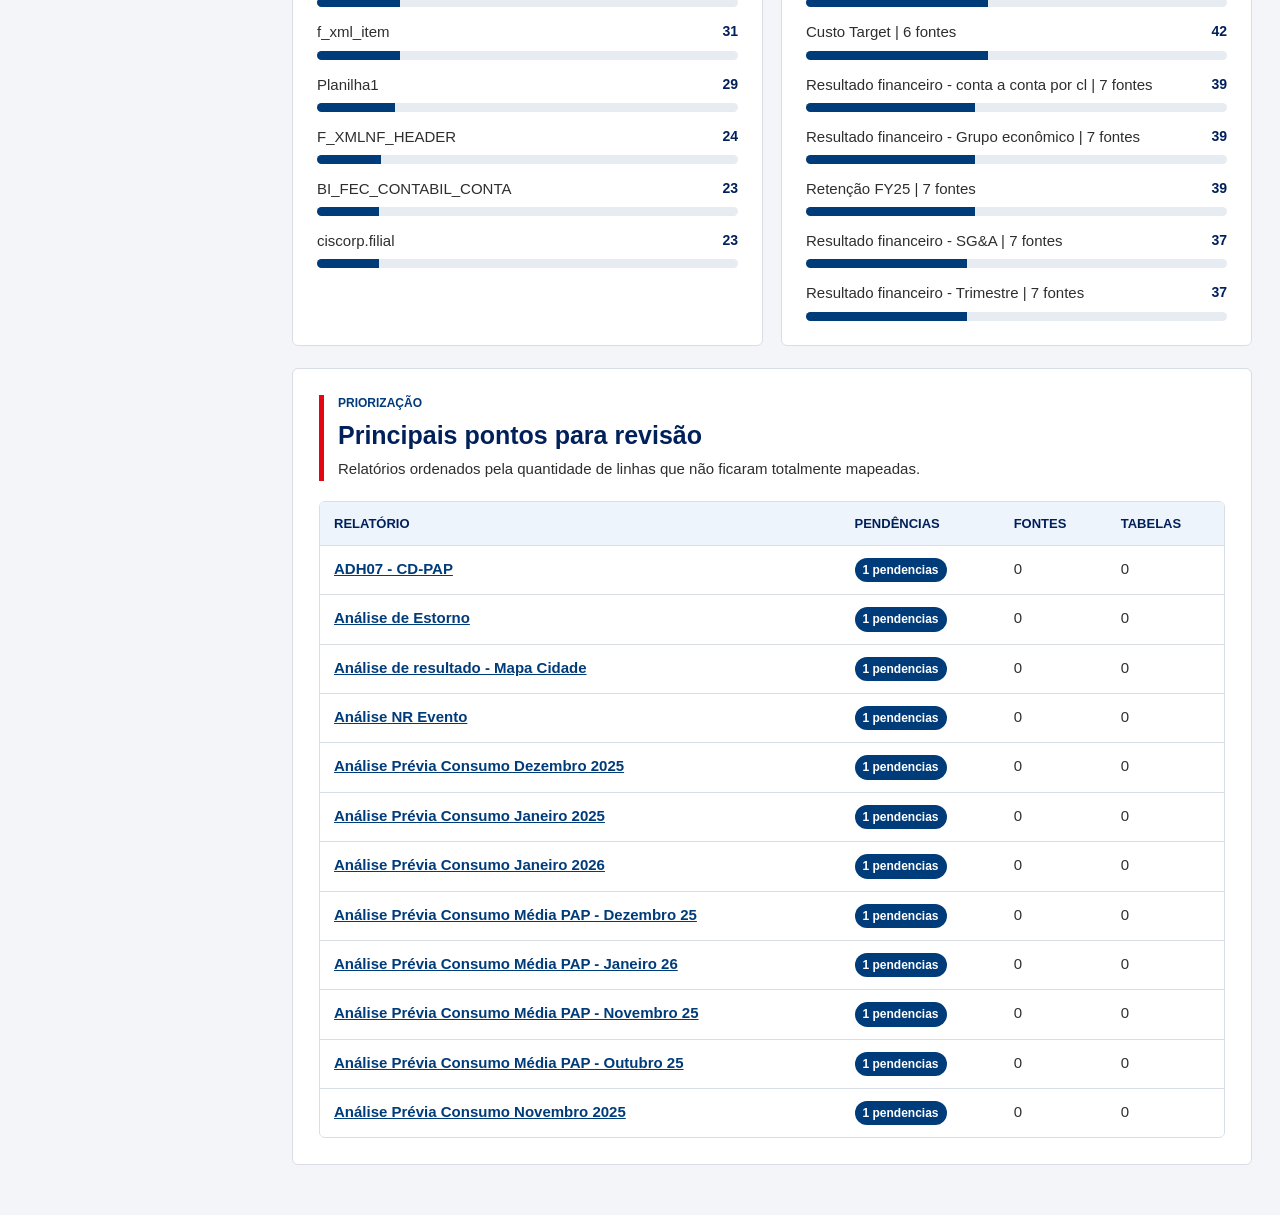
==== commit 49365be8: "publica melhorias do dashboard e renomeia projeto" ====
--- a/analytical.html
+++ b/analytical.html
@@ -3,8 +3,8 @@
 <head>
   <meta charset="utf-8">
   <meta name="viewport" content="width=device-width, initial-scale=1">
-  <title>Analytical | Mapeamento de Dashboards Tableau</title>
-  <link rel="stylesheet" href="./styles.css?v=20260424-segments">
+  <title>Analytical | mapeamento-migracao-powerbi</title>
+  <link rel="stylesheet" href="./styles.css?v=20260504-segments-lineage">
 </head>
 <body data-page="analytical">
   <aside class="sidebar" aria-label="Menu principal">
@@ -15,8 +15,12 @@
     </div>
 
     <div class="segment-switch" aria-label="Escolher segmento">
-      <a class="segment-chip" data-segment-link="finance" href="./analytical.html?segment=finance">Finance</a>
-      <a class="segment-chip" data-segment-link="hr" href="./analytical.html?segment=hr">HR</a>
+      <label class="segment-switch-label" for="segmentSelect">Segmento</label>
+      <select id="segmentSelect" data-segment-select>
+        <option value="finance">Finance</option>
+        <option value="hr">HR</option>
+      </select>
+      <p class="segment-switch-hint" data-segment-hint>Troque de segmento e mantenha a pagina atual.</p>
     </div>
 
     <nav>
@@ -113,6 +117,6 @@
     </section>
   </main>
 
-  <script src="./app.js?v=20260424-segments"></script>
+  <script src="./app.js?v=20260504-segments-lineage"></script>
 </body>
 </html>
--- a/styles.css
+++ b/styles.css
@@ -75,24 +75,42 @@
   gap: 8px;
 }
 
-.segment-chip {
-  border: 1px solid rgba(255, 255, 255, 0.24);
-  border-radius: var(--radius);
-  color: rgba(255, 255, 255, 0.78);
-  font-size: 13px;
-  font-weight: 700;
-  padding: 9px 11px;
-  text-decoration: none;
-}
-
-.segment-chip:hover,
-.segment-chip.active {
+.segment-switch-label {
+  color: rgba(255, 255, 255, 0.72);
+  font-size: 12px;
+  font-weight: 700;
+  letter-spacing: 0.04em;
+  text-transform: uppercase;
+}
+
+.segment-switch select {
+  appearance: none;
   background: rgba(255, 255, 255, 0.12);
-  border-color: rgba(255, 255, 255, 0.42);
+  border: 1px solid rgba(255, 255, 255, 0.28);
+  border-radius: var(--radius);
   color: #ffffff;
-}
-
-.segment-chip.is-disabled,
+  font: inherit;
+  font-weight: 700;
+  min-height: 44px;
+  padding: 10px 12px;
+}
+
+.segment-switch select:focus {
+  border-color: rgba(255, 255, 255, 0.52);
+  outline: 2px solid rgba(255, 255, 255, 0.28);
+}
+
+.segment-switch select option {
+  color: var(--ink);
+}
+
+.segment-switch-hint {
+  color: rgba(255, 255, 255, 0.72);
+  font-size: 12px;
+  line-height: 1.4;
+  margin: 0;
+}
+
 .button.is-disabled {
   cursor: not-allowed;
   opacity: 0.48;
@@ -472,7 +490,7 @@
 .filters {
   display: grid;
   gap: 14px;
-  grid-template-columns: 1.35fr repeat(3, minmax(0, 1fr));
+  grid-template-columns: minmax(240px, 1.4fr) repeat(5, minmax(150px, 1fr));
   margin-top: 18px;
 }
 
@@ -527,7 +545,7 @@
 .data-table {
   background: #ffffff;
   border-collapse: collapse;
-  min-width: 980px;
+  min-width: 1480px;
   width: 100%;
 }
 
@@ -566,6 +584,10 @@
 
 .wide-cell {
   min-width: 220px;
+}
+
+.field-list-cell {
+  min-width: 340px;
 }
 
 .status-pill {
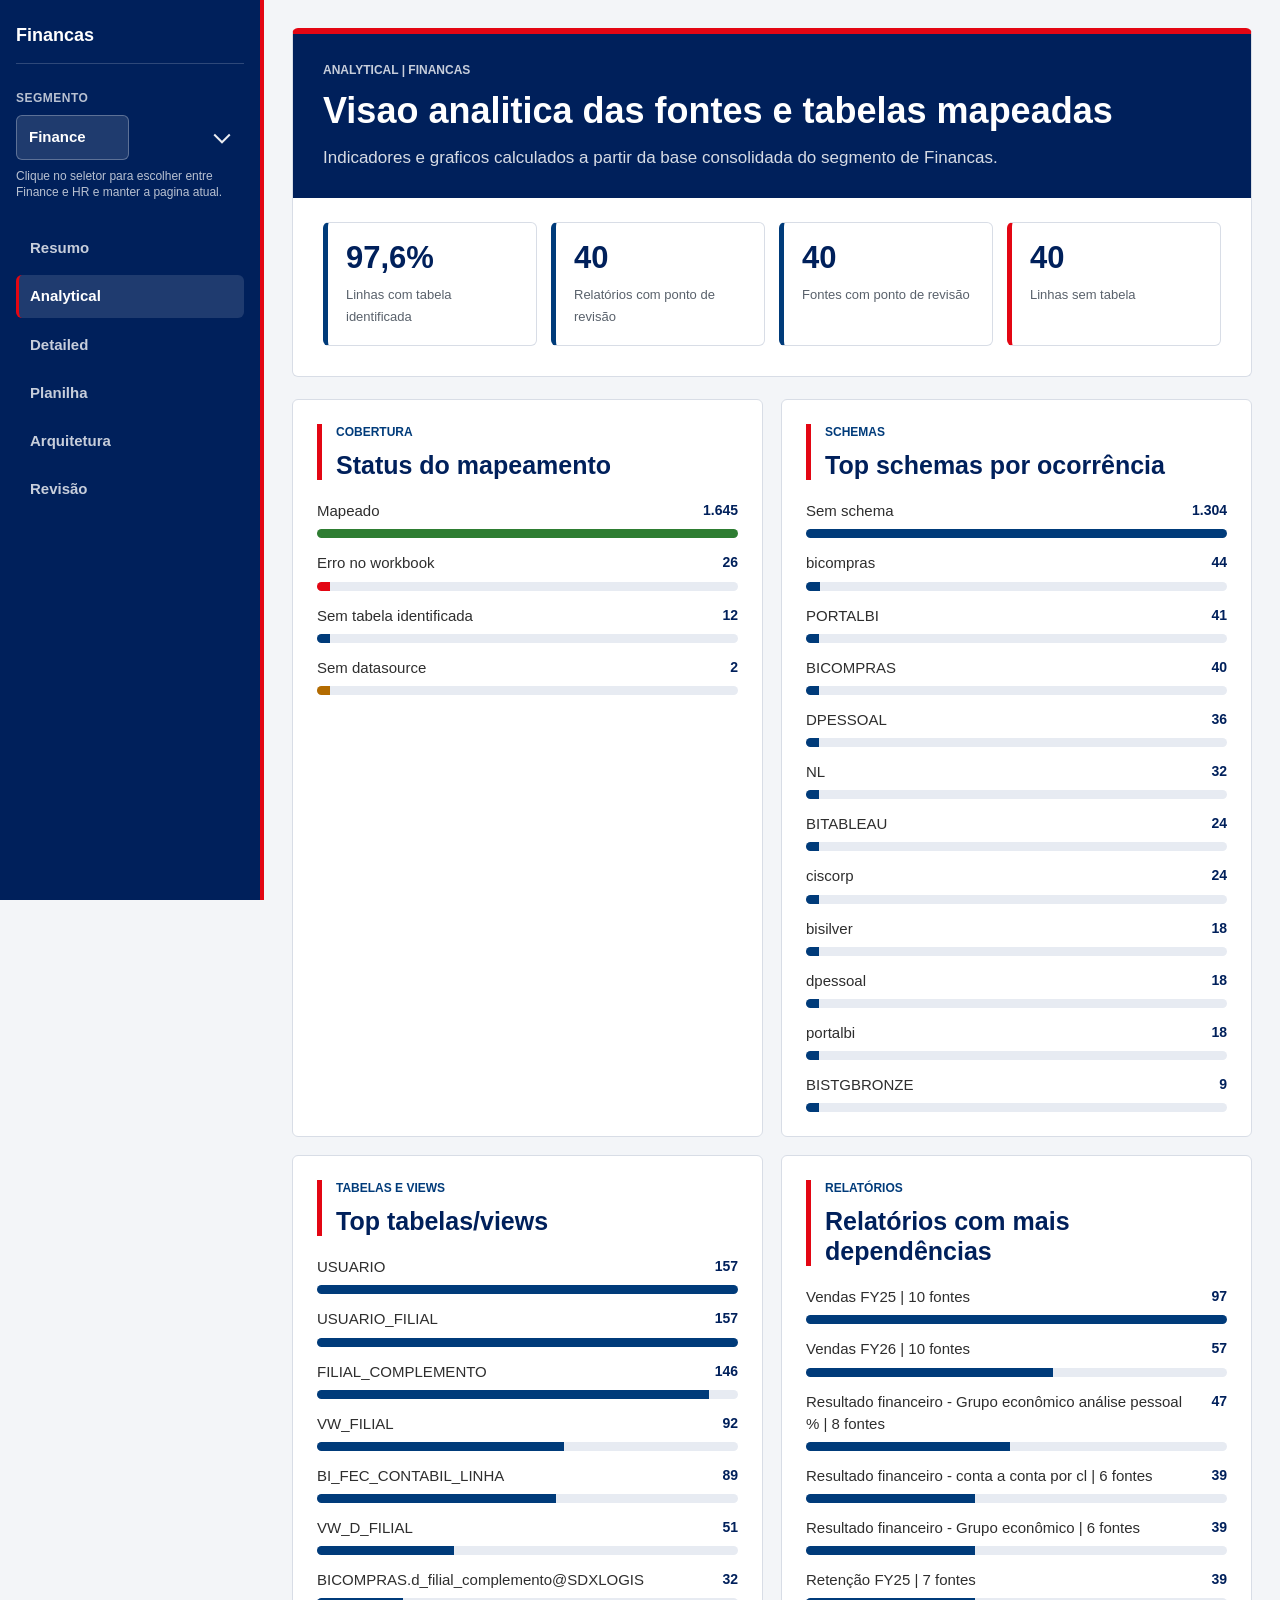
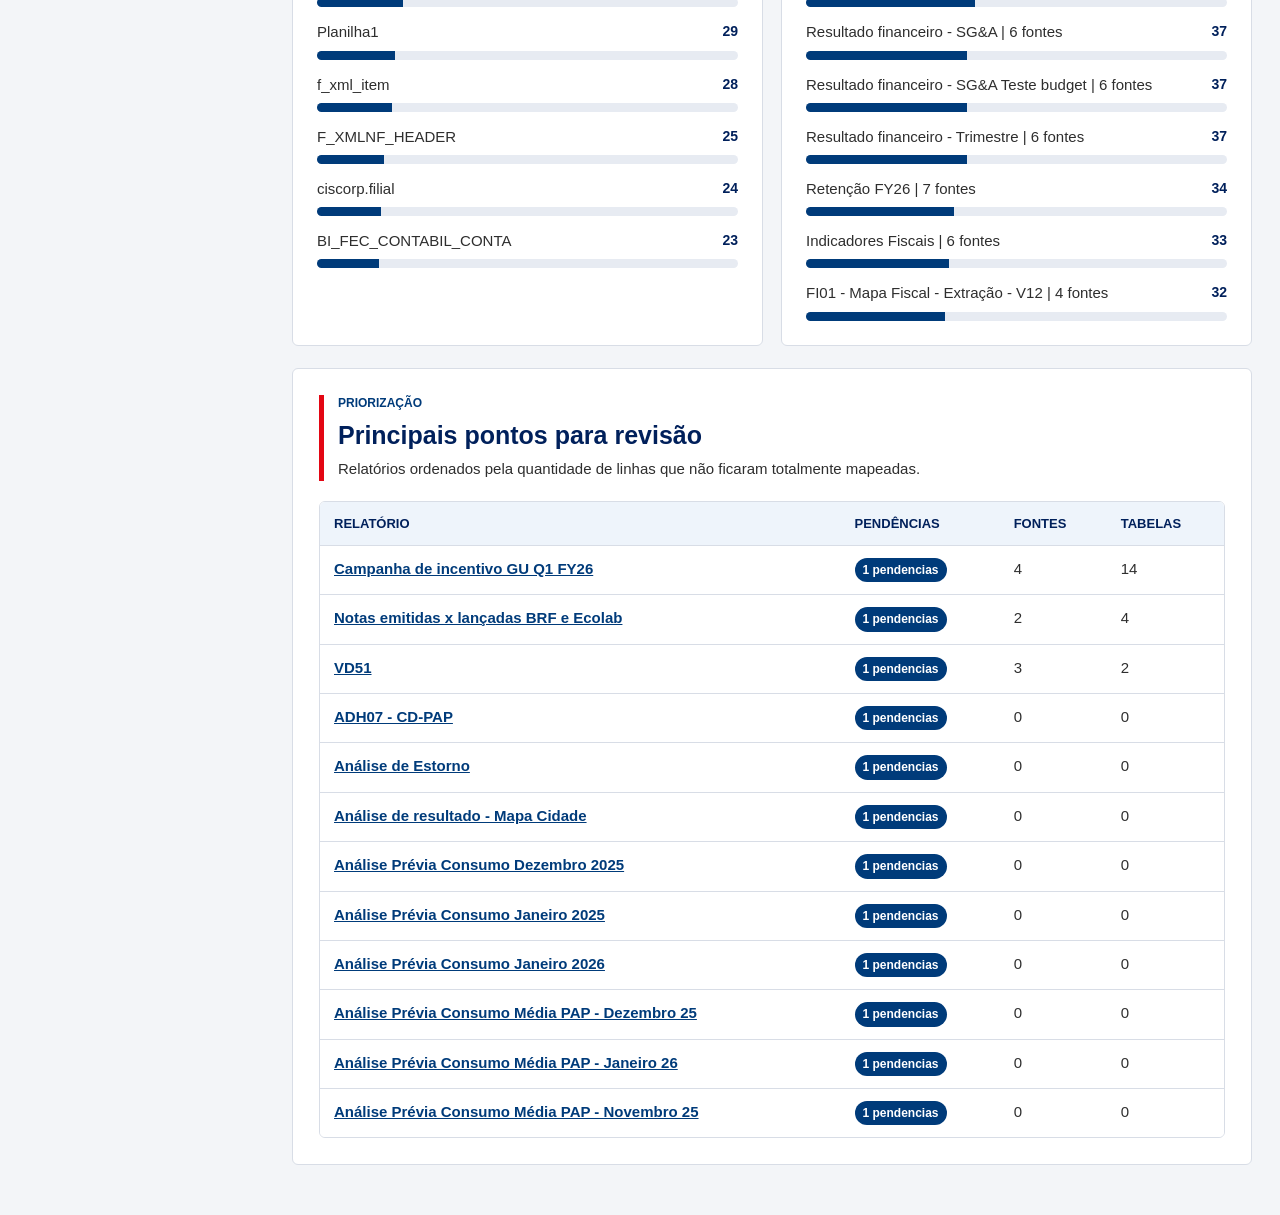
==== commit 3f68aeda: "ajusta workbook em duas abas e melhora dropdown" ====
--- a/analytical.html
+++ b/analytical.html
@@ -16,11 +16,13 @@
 
     <div class="segment-switch" aria-label="Escolher segmento">
       <label class="segment-switch-label" for="segmentSelect">Segmento</label>
-      <select id="segmentSelect" data-segment-select>
-        <option value="finance">Finance</option>
-        <option value="hr">HR</option>
-      </select>
-      <p class="segment-switch-hint" data-segment-hint>Troque de segmento e mantenha a pagina atual.</p>
+      <div class="segment-switch-control">
+        <select id="segmentSelect" data-segment-select>
+          <option value="finance">Finance</option>
+          <option value="hr">HR</option>
+        </select>
+      </div>
+      <p class="segment-switch-hint" data-segment-hint>Clique no seletor para escolher entre Finance e HR.</p>
     </div>
 
     <nav>
--- a/styles.css
+++ b/styles.css
@@ -75,6 +75,23 @@
   gap: 8px;
 }
 
+.segment-switch-control {
+  position: relative;
+}
+
+.segment-switch-control::after {
+  border-bottom: 2px solid rgba(255, 255, 255, 0.92);
+  border-right: 2px solid rgba(255, 255, 255, 0.92);
+  content: '';
+  height: 10px;
+  pointer-events: none;
+  position: absolute;
+  right: 16px;
+  top: 50%;
+  transform: translateY(-65%) rotate(45deg);
+  width: 10px;
+}
+
 .segment-switch-label {
   color: rgba(255, 255, 255, 0.72);
   font-size: 12px;
@@ -89,10 +106,11 @@
   border: 1px solid rgba(255, 255, 255, 0.28);
   border-radius: var(--radius);
   color: #ffffff;
+  cursor: pointer;
   font: inherit;
   font-weight: 700;
   min-height: 44px;
-  padding: 10px 12px;
+  padding: 10px 42px 10px 12px;
 }
 
 .segment-switch select:focus {
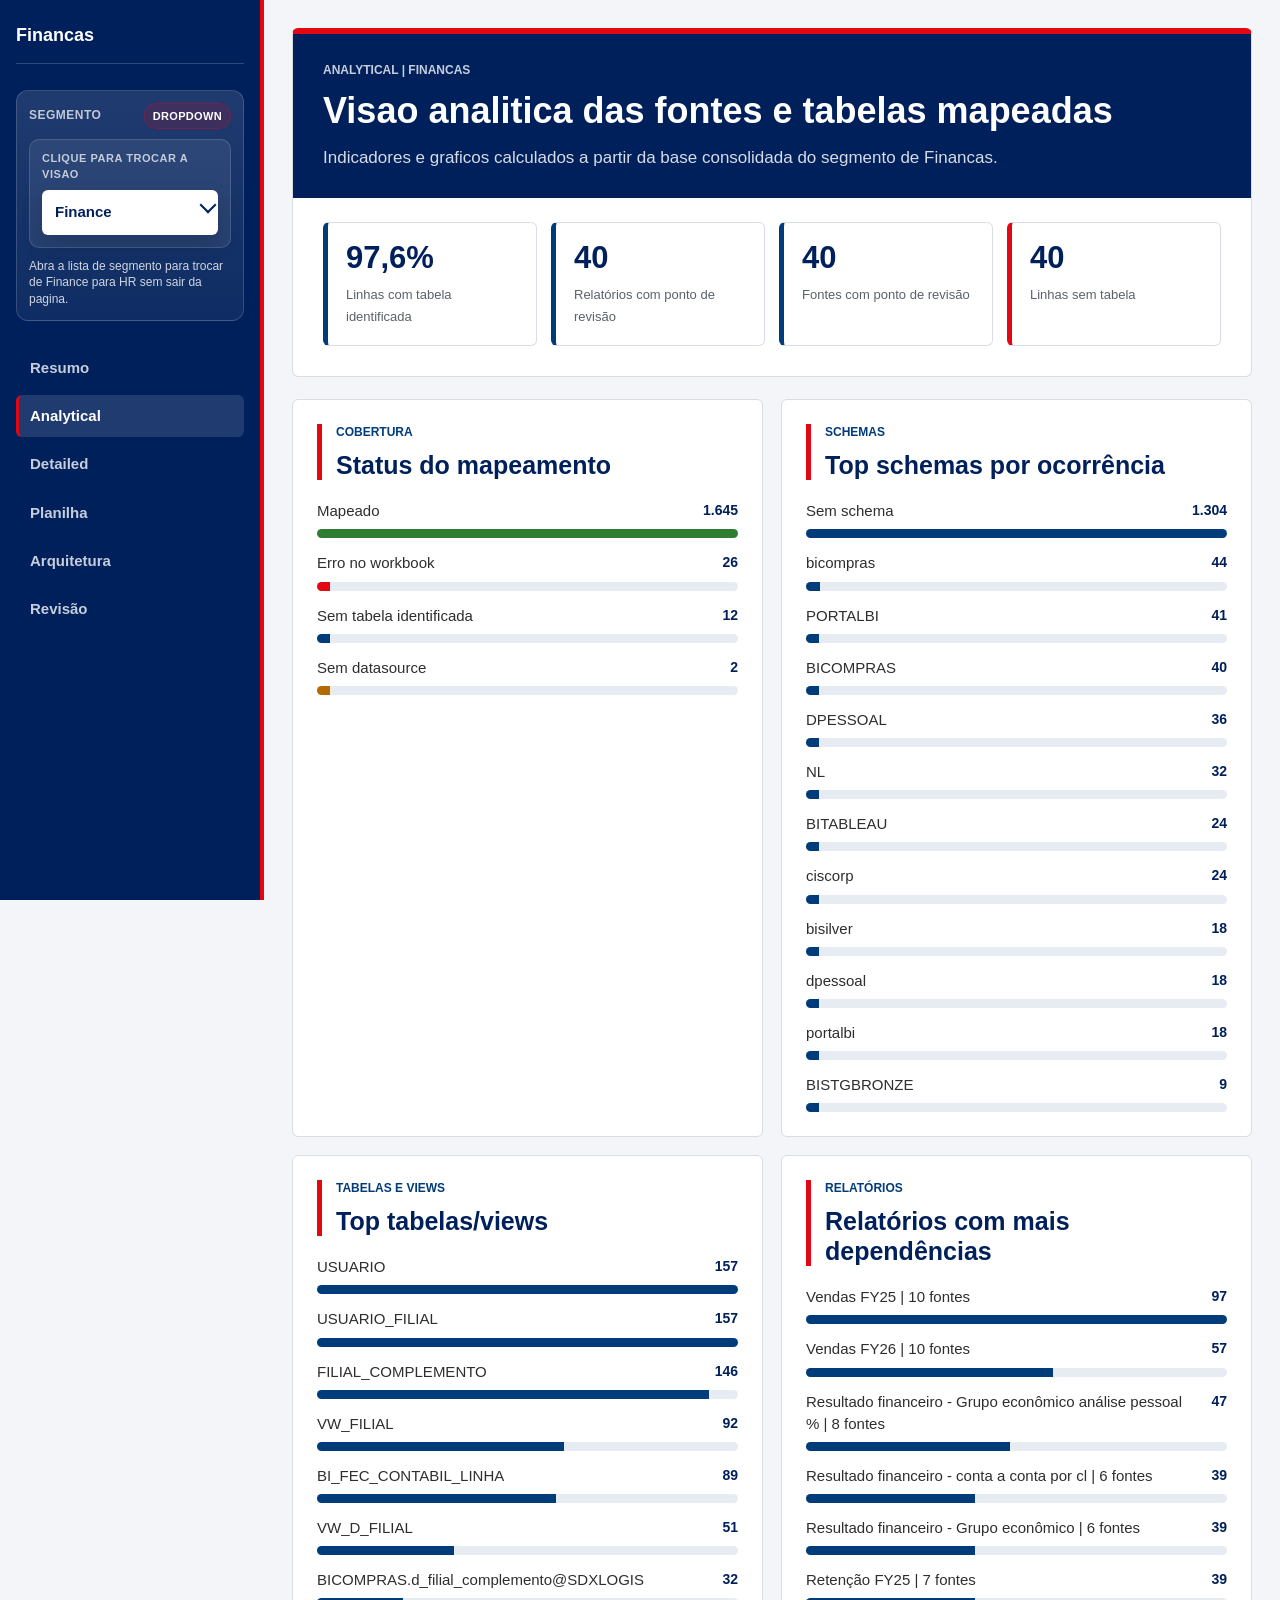
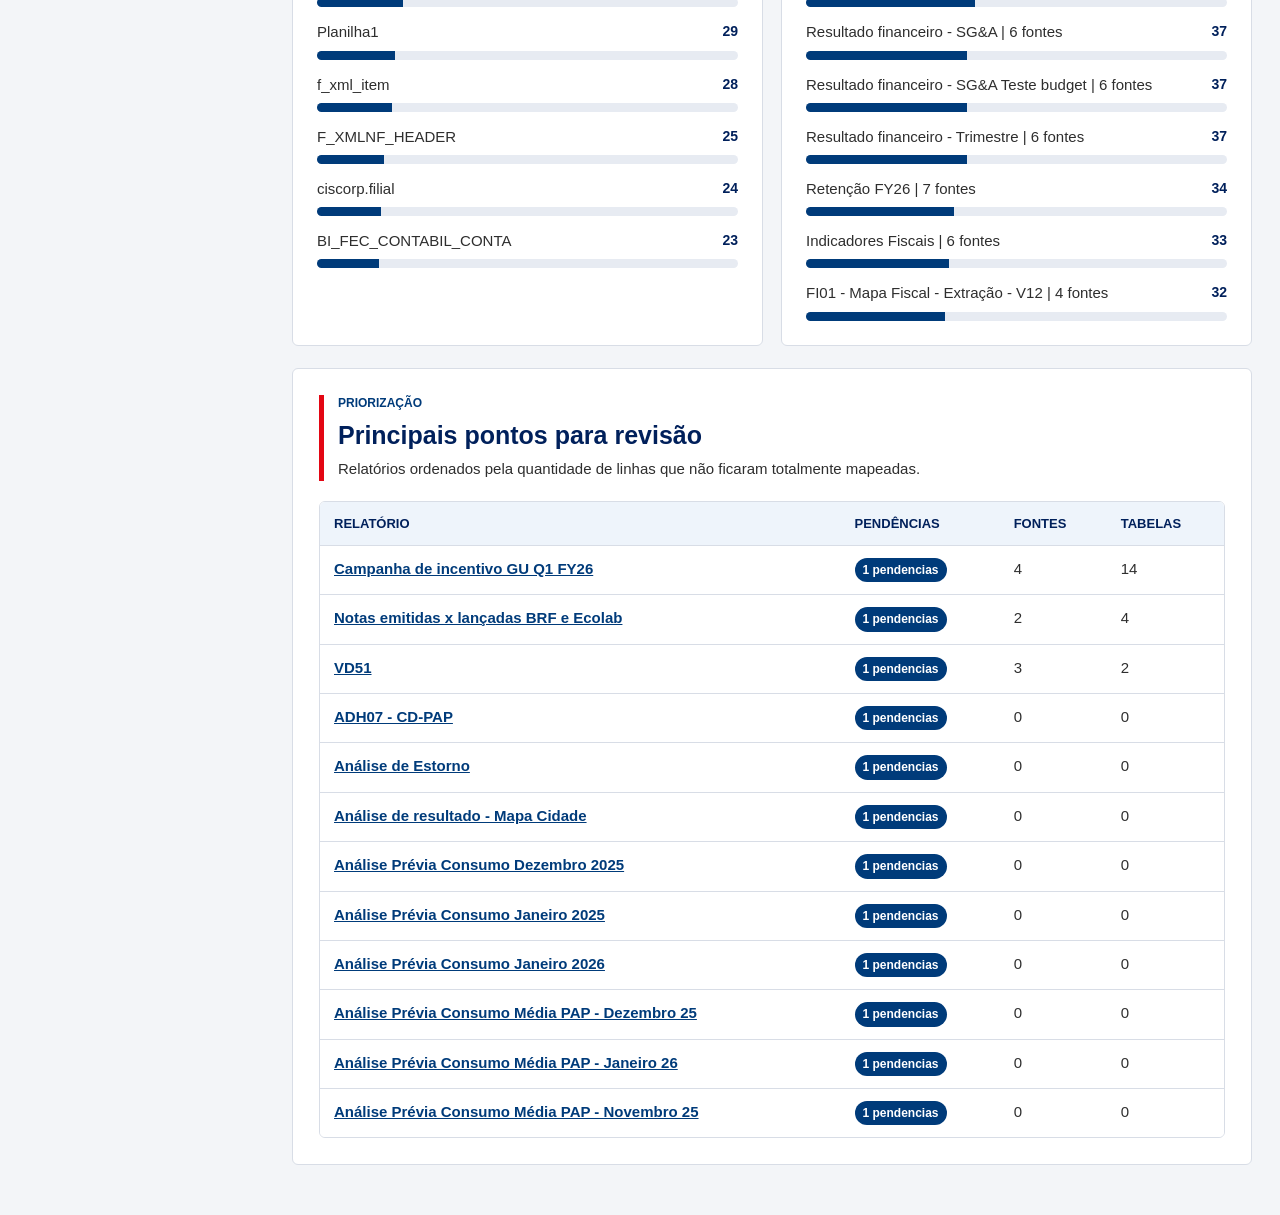
==== commit becf4a20: "ajusta aba campos e melhora dropdown" ====
--- a/analytical.html
+++ b/analytical.html
@@ -4,7 +4,7 @@
   <meta charset="utf-8">
   <meta name="viewport" content="width=device-width, initial-scale=1">
   <title>Analytical | mapeamento-migracao-powerbi</title>
-  <link rel="stylesheet" href="./styles.css?v=20260504-segments-lineage">
+  <link rel="stylesheet" href="./styles.css?v=20260506-fields-dropdown">
 </head>
 <body data-page="analytical">
   <aside class="sidebar" aria-label="Menu principal">
@@ -15,14 +15,18 @@
     </div>
 
     <div class="segment-switch" aria-label="Escolher segmento">
-      <label class="segment-switch-label" for="segmentSelect">Segmento</label>
+      <div class="segment-switch-head">
+        <label class="segment-switch-label" for="segmentSelect">Segmento</label>
+        <span class="segment-switch-badge">Dropdown</span>
+      </div>
       <div class="segment-switch-control">
-        <select id="segmentSelect" data-segment-select>
+        <span class="segment-switch-prefix">Clique para trocar a visao</span>
+        <select id="segmentSelect" data-segment-select aria-describedby="segmentHint">
           <option value="finance">Finance</option>
           <option value="hr">HR</option>
         </select>
       </div>
-      <p class="segment-switch-hint" data-segment-hint>Clique no seletor para escolher entre Finance e HR.</p>
+      <p class="segment-switch-hint" id="segmentHint" data-segment-hint>Abra a lista de segmento para trocar entre Finance e HR.</p>
     </div>
 
     <nav>
@@ -119,6 +123,6 @@
     </section>
   </main>
 
-  <script src="./app.js?v=20260504-segments-lineage"></script>
+  <script src="./app.js?v=20260506-fields-dropdown"></script>
 </body>
 </html>
--- a/styles.css
+++ b/styles.css
@@ -71,24 +71,41 @@
 }
 
 .segment-switch {
+  background: linear-gradient(180deg, rgba(255, 255, 255, 0.12), rgba(255, 255, 255, 0.06));
+  border: 1px solid rgba(255, 255, 255, 0.16);
+  border-radius: 12px;
+  display: grid;
+  gap: 10px;
+  padding: 12px;
+}
+
+.segment-switch-head {
+  align-items: center;
+  display: flex;
+  gap: 10px;
+  justify-content: space-between;
+}
+
+.segment-switch-control {
+  background: rgba(255, 255, 255, 0.08);
+  border: 1px solid rgba(255, 255, 255, 0.14);
+  border-radius: 10px;
   display: grid;
   gap: 8px;
-}
-
-.segment-switch-control {
+  padding: 10px 12px 12px;
   position: relative;
 }
 
 .segment-switch-control::after {
-  border-bottom: 2px solid rgba(255, 255, 255, 0.92);
-  border-right: 2px solid rgba(255, 255, 255, 0.92);
+  border-bottom: 2px solid var(--sodexo-blue);
+  border-right: 2px solid var(--sodexo-blue);
   content: '';
   height: 10px;
   pointer-events: none;
   position: absolute;
   right: 16px;
-  top: 50%;
-  transform: translateY(-65%) rotate(45deg);
+  top: calc(50% + 12px);
+  transform: translateY(-50%) rotate(45deg);
   width: 10px;
 }
 
@@ -100,12 +117,33 @@
   text-transform: uppercase;
 }
 
+.segment-switch-badge {
+  background: rgba(227, 6, 19, 0.16);
+  border: 1px solid rgba(227, 6, 19, 0.34);
+  border-radius: 999px;
+  color: #ffffff;
+  font-size: 11px;
+  font-weight: 700;
+  letter-spacing: 0.03em;
+  padding: 4px 8px;
+  text-transform: uppercase;
+}
+
+.segment-switch-prefix {
+  color: rgba(255, 255, 255, 0.72);
+  font-size: 11px;
+  font-weight: 700;
+  letter-spacing: 0.05em;
+  text-transform: uppercase;
+}
+
 .segment-switch select {
   appearance: none;
-  background: rgba(255, 255, 255, 0.12);
+  background: #ffffff;
   border: 1px solid rgba(255, 255, 255, 0.28);
   border-radius: var(--radius);
-  color: #ffffff;
+  box-shadow: 0 10px 22px rgba(0, 0, 0, 0.16);
+  color: var(--sodexo-blue);
   cursor: pointer;
   font: inherit;
   font-weight: 700;
@@ -113,9 +151,14 @@
   padding: 10px 42px 10px 12px;
 }
 
+.segment-switch select:hover {
+  border-color: rgba(0, 32, 91, 0.34);
+  transform: translateY(-1px);
+}
+
 .segment-switch select:focus {
-  border-color: rgba(255, 255, 255, 0.52);
-  outline: 2px solid rgba(255, 255, 255, 0.28);
+  border-color: rgba(0, 32, 91, 0.46);
+  outline: 3px solid rgba(255, 255, 255, 0.24);
 }
 
 .segment-switch select option {
@@ -123,7 +166,7 @@
 }
 
 .segment-switch-hint {
-  color: rgba(255, 255, 255, 0.72);
+  color: rgba(255, 255, 255, 0.8);
   font-size: 12px;
   line-height: 1.4;
   margin: 0;
@@ -508,7 +551,7 @@
 .filters {
   display: grid;
   gap: 14px;
-  grid-template-columns: minmax(240px, 1.4fr) repeat(5, minmax(150px, 1fr));
+  grid-template-columns: minmax(240px, 1.4fr) repeat(4, minmax(150px, 1fr));
   margin-top: 18px;
 }
 
@@ -563,7 +606,7 @@
 .data-table {
   background: #ffffff;
   border-collapse: collapse;
-  min-width: 1480px;
+  min-width: 1340px;
   width: 100%;
 }
 
